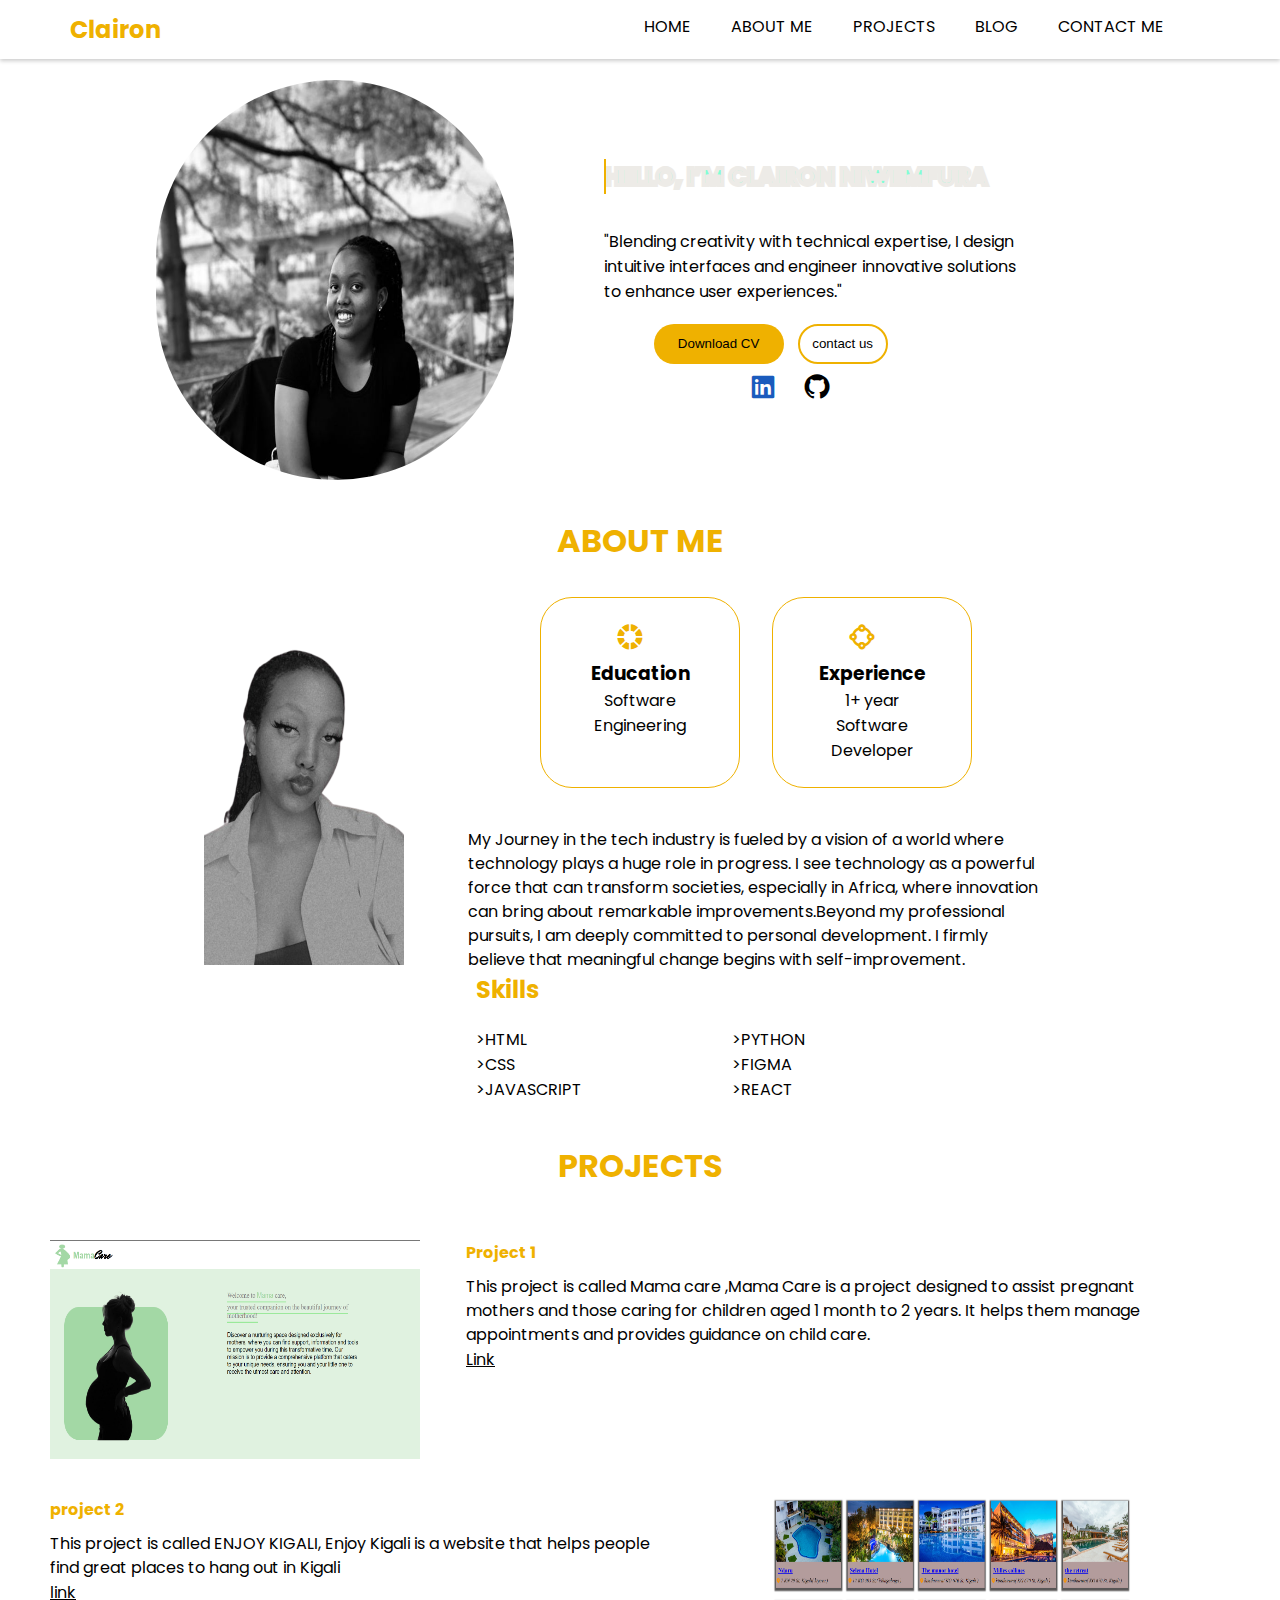
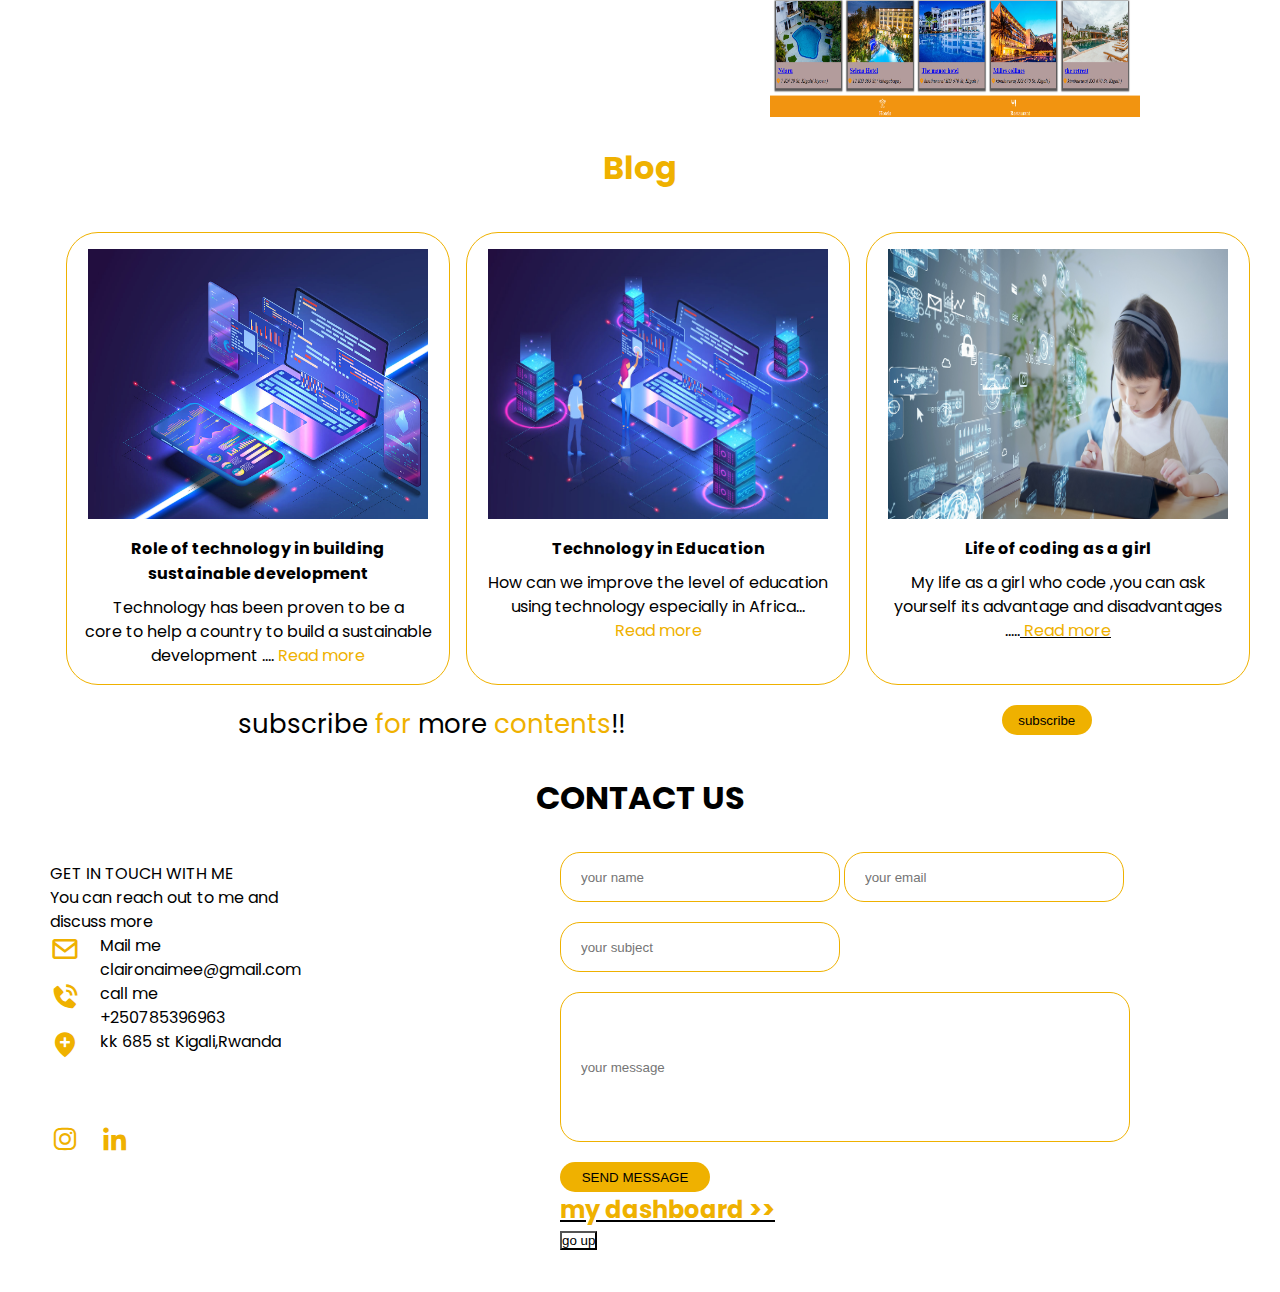
==== index.html @ 68b95e31 "Update and rename index.HTML to index.html" ====
<!DOCTYPE html>
<html lang="en">
<head>
    <meta charset="UTF-8">
    <meta name="viewport" content="width=device-width, initial-scale=1.0">
    <title>My Brand</title>
    <link rel="stylesheet" href="./index.css">
    <link href='https://unpkg.com/boxicons@2.1.4/css/boxicons.min.css' rel='stylesheet'>
    <script src="./script.js"></script>
</head>
<body>
    <div class="body" id="home">
        <header>
            <nav>
                <ul class="nav-bar">
                    <h2 class="logo"><a href="#">Clairon</a></h2>
                    <input type="checkbox" id="check">
                    <span class="menu">
                        <li><a href="#home">Home </a></li>
                        <li><a href="#aboutme">About me</a></li>
                        <li><a href="#project">Projects</a></li>
                        <li><a href="#blog">Blog</a></li>
                        <li><a href="#contactme">contact me</a></li>
                        <label for="check" class="close-menu"><i class='bx bx-x'></i></label>
                   </span>
                   <label for="check" class="open-menu"><i class='bx bx-menu'></i></label>
                </ul>
            </nav>
        </header>

            <div class="lowerpart-Home" id="home">
                <div class="leftside-Home">
                  <img src="./Images/WhatsApp Image 2024-01-29 at 14.06.48.jpeg" alt="img">
               </div>

                <div class="rightside-Home">
                    <div>
                      <h2 class="h2" data-text="Hello, I’M CLAIRON NIWEMFURA">Hello, I’M CLAIRON NIWEMFURA</h2>
                      <h2 class="dif">SOFTWARE ENGINEER</h2> 
                    </div>
                    <div class="parahome">
                      <p class="para">"Blending creativity with technical expertise, 
                         I design intuitive interfaces and engineer 
                        innovative solutions to enhance user experiences."
                    </div>
                    <div class="homepage-btns">
                        <button class="btn-aboutme"
                        onclick="window.open('./assets/claironcv.pdf')">Download CV</button>
                        <button class="btn" onclick="location.href=('./#contactme')"
                        >contact us</button>
                    </div>
                    <div id="socials-container">
                        <i class='bx bxl-linkedin-square' id="icon1" onclick="location.href='https://www.linkedin.com/in/clairon-niwemfura-660587249/'"></i>
                        <i class='bx bxl-github' id="icon2" onclick="location.href='https://github.com/ClaironNiwemfura'"></i>
                    </div>
                   
                </div>

            </div>
    </div>
        <div class="about-me" id="aboutme">
            <h1>ABOUT ME</h1>
            <div class="section-container">
                <div class="imageabout-me">
                    <span><img src="./Images/mypic1.png" alt="img"></span> 
                </div>
                <div class="about-details-container">
                    <div class="about-containers">
                        <div class="details-container">
                            <i class='bx bxs-color'></i>
                            <h3>Education</h3>
                            <p> Software Engineering</p>
                        </div>
                        <div class="details-container">
                            <i class='bx bx-shape-circle'></i>
                             <h3>Experience</h3>
                             <p>1+ year <br> Software Developer</p>
                        </div>
                    </div>
                   <div class="upperpart-aboutMe">
                        <p>My Journey in the tech industry is fueled by a vision of a world where technology plays a huge role in progress. I see technology as a powerful force that can transform societies, especially in Africa, where innovation can bring about remarkable improvements.Beyond my professional pursuits, I am deeply committed to personal development. I firmly believe that meaningful change begins with self-improvement.  
                        </p>
                    </div>
                </div>
           </div>    
            <div class="lowerpart-aboutMe">
                <div>
                    <h2>Skills</h2>
                    <div class="skills">
                        <div class="skillset1">
                            <ol> >HTML</ol>
                            <ol> >CSS</ol>
                            <ol> >JAVASCRIPT</ol>
                            </div>
                        <div>
                            <ol> >PYTHON</ol>
                            <ol> >FIGMA</ol>
                            <ol> >REACT</ol>
                        </div>
                    </div>
                </div>
           </div>
            
        </div>
            

        <div class="projects" id="project">
           <h1>PROJECTS</h1>
           <div class="mainproject">
            <div class="project1">
                <div> 
                  <img src="./Images/mamacarepic.PNG" alt="img">
                </div>
                <div>
                   <h4>Project 1</h4>
                   <p>This project is called Mama care ,Mama Care is a project designed to assist pregnant <br>
                   mothers and those caring for children aged 1 month to 2 years. It helps them manage <br>
                   appointments and provides guidance on child care.</p>
                   <a href="https://infant-healthy-assurance-63vs.vercel.app/">Link</a>
                </div>
             </div>
            <div class="project2">
                 <div>
                     <h4>project 2</h4>
                     <p>This project is called ENJOY KIGALI,   Enjoy Kigali is a website that helps people <br>
                         find great places to hang out in Kigali
                     </p>
                     <a href="https://enjoykigali.netlify.app/">link</a>
                 </div>
                 <div>
                     <img src="./Images/enjoy kigali.PNG" alt="img">
                 </div>
             </div>
           </div>
           
        </div>
        <div class="blog" id="blog">
           <h1>Blog</h1>
           <div class="blogPart">
              <div class="blog1" id="blogsection">
                  <img src="./Images/pic 1.jpg" alt="img">
                  <h4>Role of technology in building <br>
                  sustainable development</h4>
                  <p>Technology has been proven to be a <br>
                  core to help a country to build a sustainable <br>
                  development .... <span> Read more</span>  </p>
              </div>
              <div id="blogsection">
                 <img src="./Images/pic 2.jpg" alt="img">
                 <h4>Technology in Education</h4>
                 <p>How can we improve the level of education <br>
                  using technology especially in Africa... <br>
                  <span> Read more</span></p>
              </div>
              <div id="blogsection">
                 <img src="./Images/pic 3.jpg" alt="img">
                 <h4>Life of coding as a girl</h4>
                 <p>My life as a girl who code ,you can ask <br>
                  yourself its advantage and disadvantages  <br>
                 .....<a href="./blog.HTML"><span> Read more</span></a></p>
              </div>
           </div>
            <div class="subscribePart">
             <p>subscribe <span>for</span> more <span>contents</span>!!</p>
             <a href="signup.HTML"><button class="subscribe-btn">subscribe</button></a> 
           </div>
        </div>
        <div class="contact-me" id="contactme">
            <h1>CONTACT <span> US </span></h1>
            <div class="contact-mepart">
               <div class="left-partcontactMe">
                    <p class="getintouch">GET IN TOUCH WITH ME</p>
                    <p>You can reach out to me and <br>
                       discuss more</p>
                    <div class="contact-meIcons">
                      <i class='bx bx-envelope'></i>   
                      <div>
                         <p>Mail me</p>
                         <p>claironaimee@gmail.com</p>
                      </div>
                    </div>   
                    <div class="contact-meIcons">
                        <i class='bx bxs-phone-call'></i>
                        <div>
                            <p>call me</p>
                            <p>+250785396963</p>
                        </div>
                    </div>
                    <div class="contact-meIcons">
                        <i class='bx bxs-location-plus'></i>
                        <div>
                            <p>kk 685 st Kigali,Rwanda</p>
                        </div>
                    </div>
                    <div class="icons">
                        <i class='bx bxl-instagram'></i>
                        <i class='bx bxl-linkedin'></i>
                    </div>
                </div>
                <div class="right-partContactme">
                    <input type="text" placeholder="your name">
                    <input type="text" placeholder="your email"> <br>
                    <input type="text" placeholder="your subject"> <br>
                    <input type="text" placeholder="your message" id="message"> <br>
                    <button class="message-btn">SEND MESSAGE</button>
                    <a href="./dashboard.HTML"><h2>my dashboard >></h2></a>
                    <button>go up</button>
                </div>
            </div>
            
            </div>
 </div>
</body>
</html>
---- index.css ----
@import url('https://fonts.googleapis.com/css2?family=Poppins:wght@300;500;600&display=swap');
*{
    background-color:white ;
    /* color: rgb(85,85,85); */
    color: black;
    box-sizing: border-box;
    margin: 0px;
    padding: 0px;
    overflow-x: hidden;
}
body{
    font-family: 'Poppins', sans-serif;
}
html{
    scroll-behavior: smooth;
}
h2{
    color: #EFB100;
}
.logo a{
    color: #EFB100;
    text-decoration: none;
    margin-left: 50px;
}
nav{
    position: fixed;
    z-index: 1;
    background-color: white;
    box-shadow: 0 2px 4px rgba(0, 0, 0 ,0.2);
    top: 0;
    left: 0;
    width: 100%;

}
.nav-bar{
    width: 100%;
    display: flex;
    justify-content: space-between;
    align-items: center;
    list-style: none;
    position: relative;
    /* background-color: rgb(4, 4, 4); */
    padding: 12px 20px;
    color: black;
}
.nav-bar .bx{
    color: black;
}
.menu{
    display: flex;
}
.menu li{
    /* padding-left: 30px; */
}
.menu li a{
    display: inline-block;
    text-decoration: none;
    color: black;
    text-align: center;
    transition: 0.15s ease-in-out;
    position: relative;
    text-transform: uppercase;
}
.menu li a::after{
    content: "";
    position: absolute;
    bottom: 0;
    left: 0;
    width: 0;
    height: 1px;
    background-color: #EFB100;
    transition: 0.15s ease-in-out;
}
.menu li a:hover::after {width: 100%;}
.open-menu, .close-menu{
    position: absolute;
    color: black; 
    cursor:pointer;
    font-size: 1.5rem;
    display: none;
}
.open-menu{
    top: 50%;
    right: 20px;
    transform: translateY(-50%);
}
.close-menu{
    top: 20px;
    right: 20px;
}
#check{
    display:none;
}
.menu{
    margin-right: 6rem;
    gap: 2.5rem;
}
.lowerpart-Home {
    display: flex;
    justify-content: center; 
    align-items: center;
    margin-left: 5rem;
    margin-top: 5rem;
}
.lowerpart-Home img {
    height: 400px;
    width: 80%;
    border-radius: 16rem;
}
.dif{
    color: white;
}
.btn{
    /* background-color:#EFB100 ; */
    border: none;
    border-color: #EFB100;
    border:2px solid#EFB100 ;
    border-radius: 20px;
    width: 90px;
    height: 40px;
    /* border-right: none; */
    margin-left: 10px;
}
.homepage-btns{
    margin-top: 20px;
}
.para{
    width: 70%;
}
.rightside-Home{
    width: 50%;
}
.h2{
    position: relative;
    /* font-size: 14vw; */
    color: aquamarine;
    -webkit-text-stroke: 0.3vw #edebe7;
    text-transform: uppercase;
    width: 75%;
}
.h2::before{
    content: attr(data-text);
    position: absolute;
    top: 0;
    left: 0;
    width: 0;
    height: 100%;
    color: #EFB100;
    -webkit-text-stroke: 0vw #c10488;
    border-right: 2px solid #EFB100 ;
    overflow: hidden;
    animation: animate 5s linear infinite;
}
@keyframes animate{
    0%,10%,100%
    {
        width: 0;
    }
    70%,90%
    {
        width: 100%;
    }
}
#socials-container {
    margin-top: 0.5rem;
    margin-left: 9rem;
}
#icon1{
    color: rgb(26, 91, 189);
}
#icon2{
    color: black;
}
.upperpart-aboutMe{
    display: flex;
    justify-content: space-between;
    width: 90%;
}
.details-container{
    padding: 1.5rem;
    flex: 1;
    background-color: white;
    border-radius: 2rem;
    border: rgb(53, 53, 53) 0.1rem solid;
    border-color: #EFB100;
    text-align: center;
    width: 200px;
}
#blogsection{
    padding: 1rem;
    flex: 1;
    /* background-color: rgb(81, 74, 74); */
    border-radius: 2rem;
    border: rgb(53, 53, 53) 0.1rem solid;
    border-color: #EFB100;
    text-align: center;
    width: 200px; 
    box-shadow: #222121;
    margin-left: 1rem;
}
.section-container{
    display: flex;
    gap:2rem;
    justify-content: center;
    align-items: center;
    /* flex-direction: column; */
}
.section-container img{
    width: 200px;
    height: 400px;
}
.about-containers{
    display: flex;
    gap: 2rem;
    margin-top: 2rem;
}
.about-details-container{
    display: flex;
    justify-content: center;
    align-items: center;
    flex-direction: column;
    width: 50%;
}
.about-me h1{
    color: #EFB100;
    margin-top: 30px;
    text-align: center;
}
.upperpart-aboutMe{
    margin-top: 40px;
}
.upperpart-aboutMe p{
    line-height:1.5;
}
.lowerpart-aboutMe{
    display: flex;
    justify-content: center;
    align-items: center;
}

.btn-aboutme{
    background-color:#EFB100 ;
    border: none;
    border-radius: 20px;
    width: 130px;
    height: 40px;
    margin-left: 50px; 
}
.skills{
    display: flex;
    margin-top: 20px;
    margin-bottom: 40px;
}
.skillset1{
    margin-right: 150px;
}
.projects h1{
    color: #EFB100;
    text-align: center;
}
.project1 img{
    width: 370px;
    height: 220px;
}
.project1{
    margin-bottom: 20px;
    margin-left: 50px;
    margin-top: 50px;
    margin-right: 140px;
}
.project1 p{
    margin-top: 10px;
    line-height: 1.5;
}
.project2 p{
    margin-top: 10px;
    line-height: 1.5;
}
.project2 {
    margin-bottom: 20px;
    margin-left: 50px;
    margin-top: 30px;
    margin-right: 140px;
 
}
.project2 img{
    width: 370px;
    height: 220px;  
} 
.project1 ,.project2{
    display: flex;
    justify-content: space-between;
} 
.project1 h4,.project2 h4{
    color: #EFB100;
}
/* blog-section */

.blog h1{
    text-align: center;
    color: #EFB100;
}
.blogPart img{
    width: 340px;
    height: 270px;
}
.blogPart{
    display: flex ;
    justify-content: space-between;
    margin-right: 30px;
    margin-bottom: 20px;
    margin-left: 50px;
    margin-top: 40px;
}
.blogPart h4{
    margin:10px;
}
.blogPart p{
    line-height: 1.5;
}
.blogPart span{
    color: #EFB100;
}
.subscribePart {
    margin-left: 50px;
    display: flex;
    justify-content: space-around;
    
}
.subscribePart p{
    font-size: 26px;
}
.subscribePart span{
    color: #EFB100;
}
.subscribe-btn{
    background-color: #EFB100;
    width: 90px;
    height: 30px;
    border: none;
    border-radius: 20px;
}

/* contactme-part */

.contact-me h1{
    margin-top: 30px;
    text-align: center;
}
.getintouch{
    margin-top: 10px;
}
.contact-meIcons{
    display: flex;
}
.icons{
    margin-top: 4rem;
    display: flex;
}
.contact-mepart{
    display: flex;
    justify-content: space-between;
    margin-bottom: 40px;
    margin-top: 30px;
}
.left-partcontactMe{
    margin-left: 50px;
    line-height: 1.5;
}
.contact-mepart{
    margin-top: 30px;
}
.right-partContactme{
    margin-right: 150px;
}
.right-partContactme input{
    border: none;
    border: 1px solid#EFB100;
    width: 280px;
    height: 50px;
    margin-bottom: 20px;
    padding-left: 20px;
    border-radius: 20px;

}
.right-partContactme h2{
    text-decoration: none;
}
#message{
    width: 570px;
    height: 150px;
}
.message-btn{
    border: none;
    background-color: #EFB100;
    width: 150px;
    height: 30px;
    border-radius: 20px;
}
 .bx{
    color: #EFB100;
    margin-right: 20px;
    font-size: 30px;
}
.icons{
    margin-right: 60px;
}
.mainproject{
    justify-content: center;
    align-content: center;
}

@media only screen and (max-width: 614px){
    .menu{
        flex-direction: column;
        align-items: center;
        justify-content: center;
        width: 80%;
        height: 100vh;
        position: fixed;
        top: 0;
        right: -100%;
        z-index: 100;
        background-color: black;
        transition: all 0.2s ease-in-out;
        padding: 0px;
    }
    .menu li{
        margin-top: 40px;
    }
    .menu li a {
        padding:10px;
    }
    .open-menu , .close-menu{
        display: block;
    }
    #check:checked  ~ .menu{
        right: 0;
    }
}

@media only screen and (max-width: 430px) {
    *{
        font-size: 14px;
    }
    .lowerpart-Home{
        display :inline-block;
        margin-top: 0px;
    }  
    .lowerpart-Home img{
        margin-left: 20px;
        margin-top: 0px;
        margin-bottom: opx;
    }
    .list{
        display:inline-block;
        
    }
    /* .rightside-Home{
        margin-left: 20px;
        margin-top:10px ;
        
    }
    .rightside-Home p{
        margin-top: 0px;
        margin-bottom:20px;
        width: 100%;
    } */
    .para{
        width: 100%;
    }
    .upperpart-aboutMe{
        display: block;
        margin-top: -20px;
        width: 600px;
    }
    .upperpart-aboutMe p{
        margin-left: 20px;
        width: 100%;

    }
    .upperpart-aboutMe img {
        margin-left: 50px;
        margin-top: 30px;
        width: 50%;
        height: 300px;
    }
    
    .lowerpart-aboutMe{
        margin-left: 20px;
        margin-top: 20px;
    }
    .project1{
        width: 100%;
           
    }
    .section-container{
        display: block;
        align-items: center;
        margin-left: 20px;
    }
    .project1 , .project2{
        display: block;
        margin-left: 1rem;
        margin-right: 1rem;
        width: 90%;
    }
    .about-details-container{
        width: 90%;
        margin-left: 1rem;
    }
    .upperpart-aboutMe p{
        width: 100%;
        margin-top: 1rem;
    }
    .details-container{
        width: 20%;
        margin-bottom: 20px;
    }
    .imageabout-me{
        margin-left: 2rem;
        margin-top: -70px;
    }
    .blogPart{
        display: block;
        justify-content: space-between;
        width: 100%;
    }
    .blog1{
        width: 420px; 
    }
    #blogsection{
        width: 420px;
        height: 90vh;
        margin-left: 80px;
        font-size: 12px;
    }
    .blogPart img{
        width: 100%;
        height: 40vh;
    }
    .subscribePart p{
        font-size: 16px;
    }
    .contact-mepart{
        display: block;
        width: 100%;
    }
    .left-partcontactMe{
        width: 80%;
    }
    .right-partContactme{
        margin-left: 1rem;
    }
    .section-container{
        display: block;
    }
    .about-details-container{
        margin-left: 1rem;
        justify-content: center;
        text-align: center;
    }
}


@media only screen and (max-width: 800px){
    .project1{
        margin-right: 14px; 
        margin-left: 20

    }

    .project2{
        margin-left: 20px;
    }
    .upperpart-aboutMe img{
        width: 30%;
        margin-right: 0px;
        margin-top: 20px;
    }
    .upperpart-aboutMe p{
        width: 60%;
    }
    /* .lowerpart-Home img{
        width: 100%;
        height: 80%;
    }
    .rightside-Home {
        width: 90%;
        margin-left: 60px;
        margin-top: 60px;
    }
    .rightside-Home h2{
        font-size: 21px;
    }
    .rightside-Home .parahome{
        width: 80%;
        font-size: 17px;
    } */
    .blogPart{
        margin-right: 2rem;
        display: inline-block;
    }
    #blogsection{
        margin-left: 1rem;
        margin-right: 1rem;
        width: 80%;
        margin-bottom: 20px;
    }
    .right-partContactme{
        margin-right: 15px;
    }
    .left-partcontactMe{
        margin-left: 20px;
        margin-right: 50px;
    }
    .list{
        text-indent: 20px;
        margin-top:0px;
    }
}
@media only screen and (min-width: 768px){
    .mobile-nav{
        display: block;
    }
    .hamburger{
        display: none;
    }

}
@media only screen and (max-width: 330px){
    .body{
        font-size: 12px;
    }
    .details-container{
        width: 10%;
        margin-bottom: 20px;
        
        padding: 10px;
    }
    .subscribePart{
        display: block;
    }
}
@media only screen and (max-width: 1024px){
    .upperPart-Home{
        display:none ;
    }
    #hamburger-nav{
        display: flex;
    }
    .blogPart{
        gap: 2rem;
        justify-content: center;
        align-items: center;
    }

}
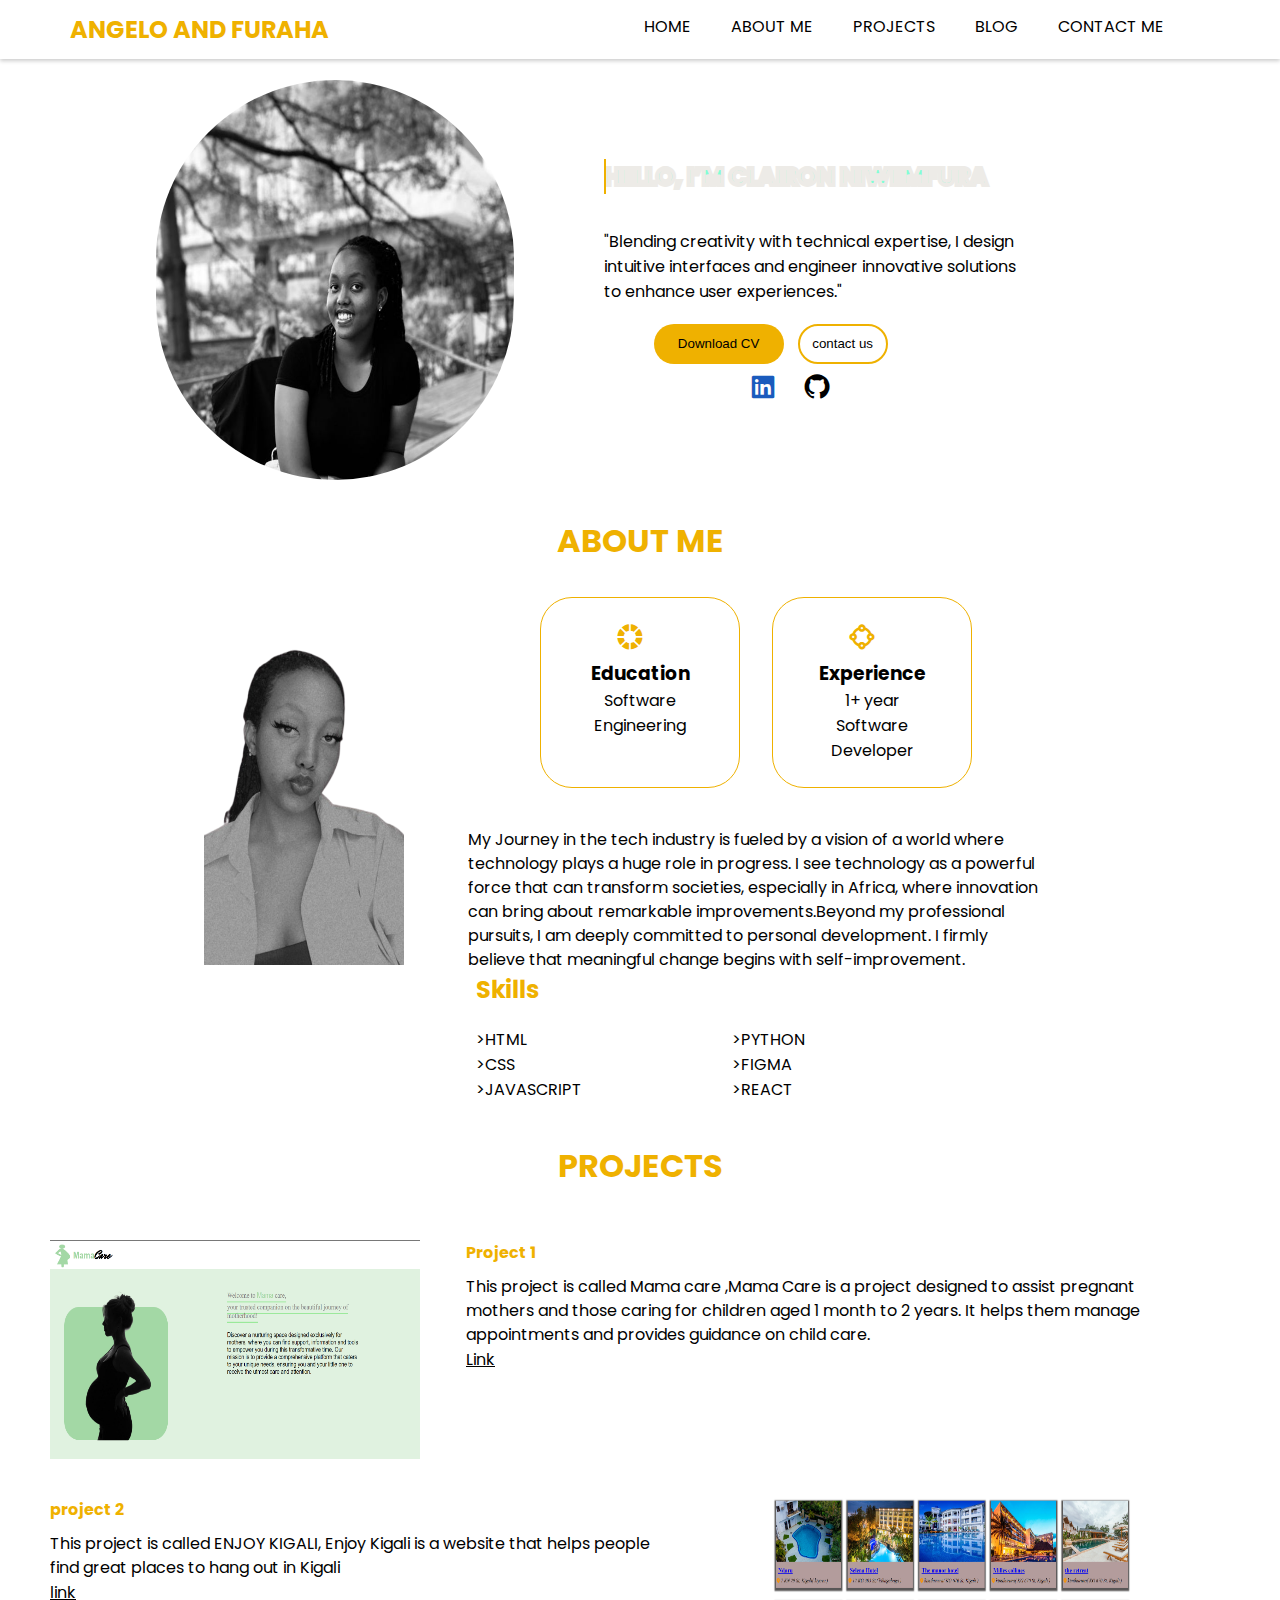
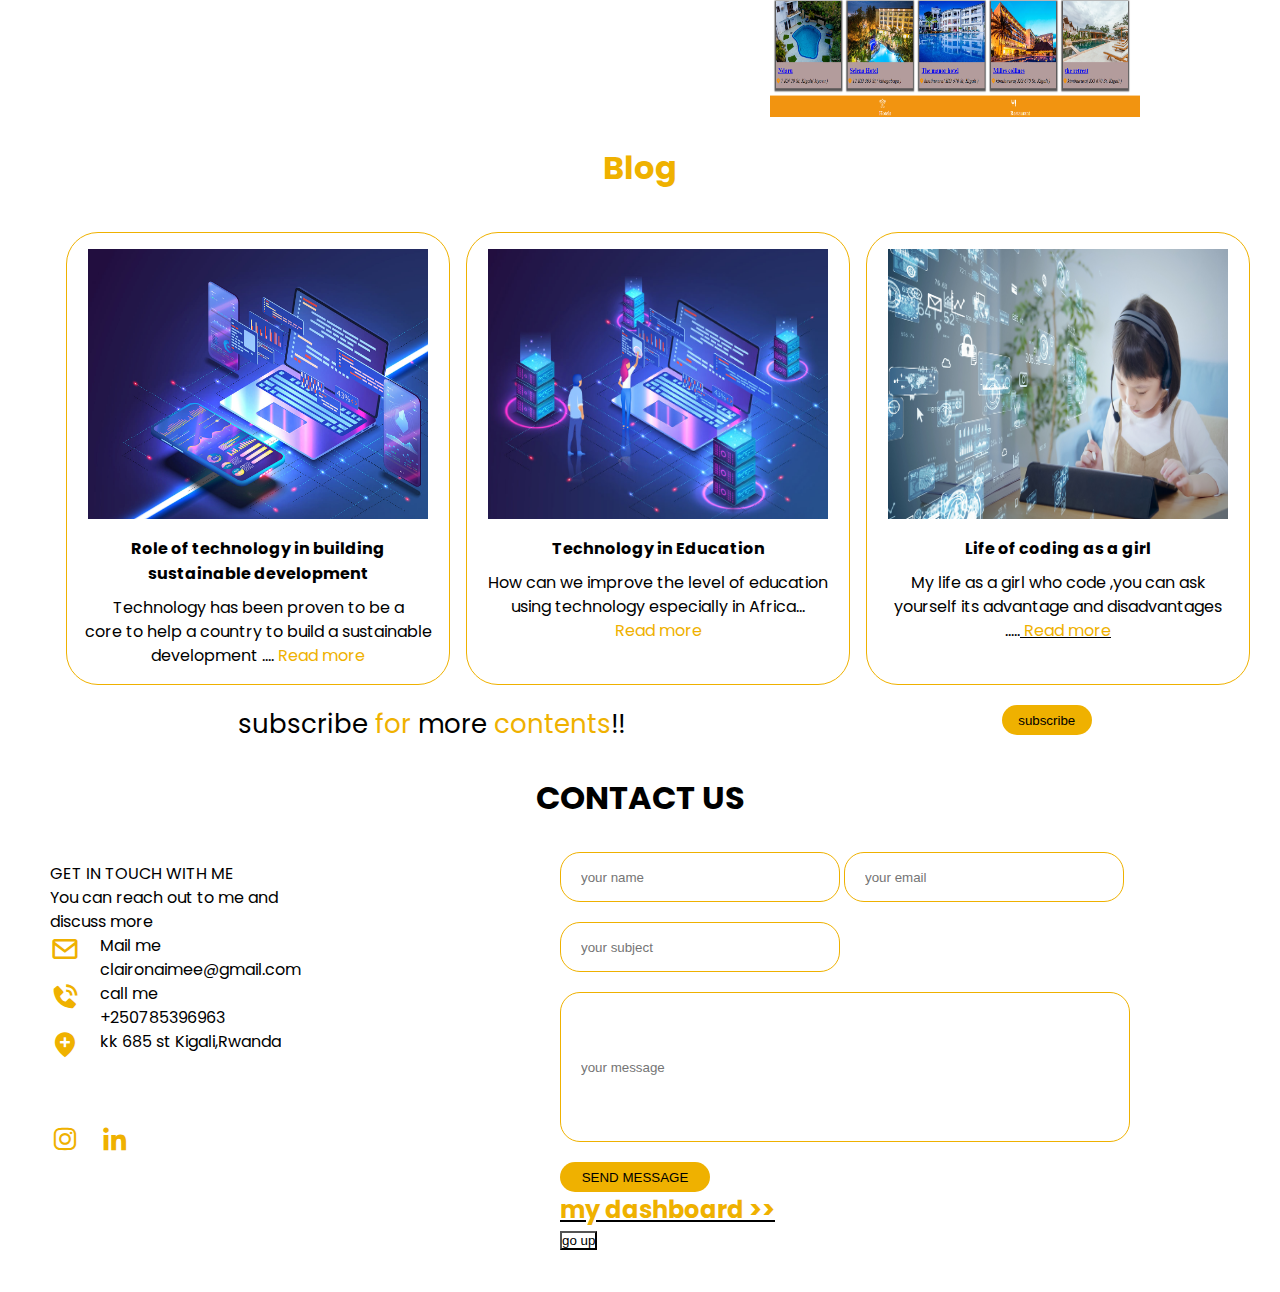
==== commit 8c8850cb: "changing logo" ====
--- a/index.html
+++ b/index.html
@@ -13,7 +13,7 @@
         <header>
             <nav>
                 <ul class="nav-bar">
-                    <h2 class="logo"><a href="#">Clairon</a></h2>
+                    <h2 class="logo"><a href="#">ANGELO AND FURAHA</a></h2>
                     <input type="checkbox" id="check">
                     <span class="menu">
                         <li><a href="#home">Home </a></li>
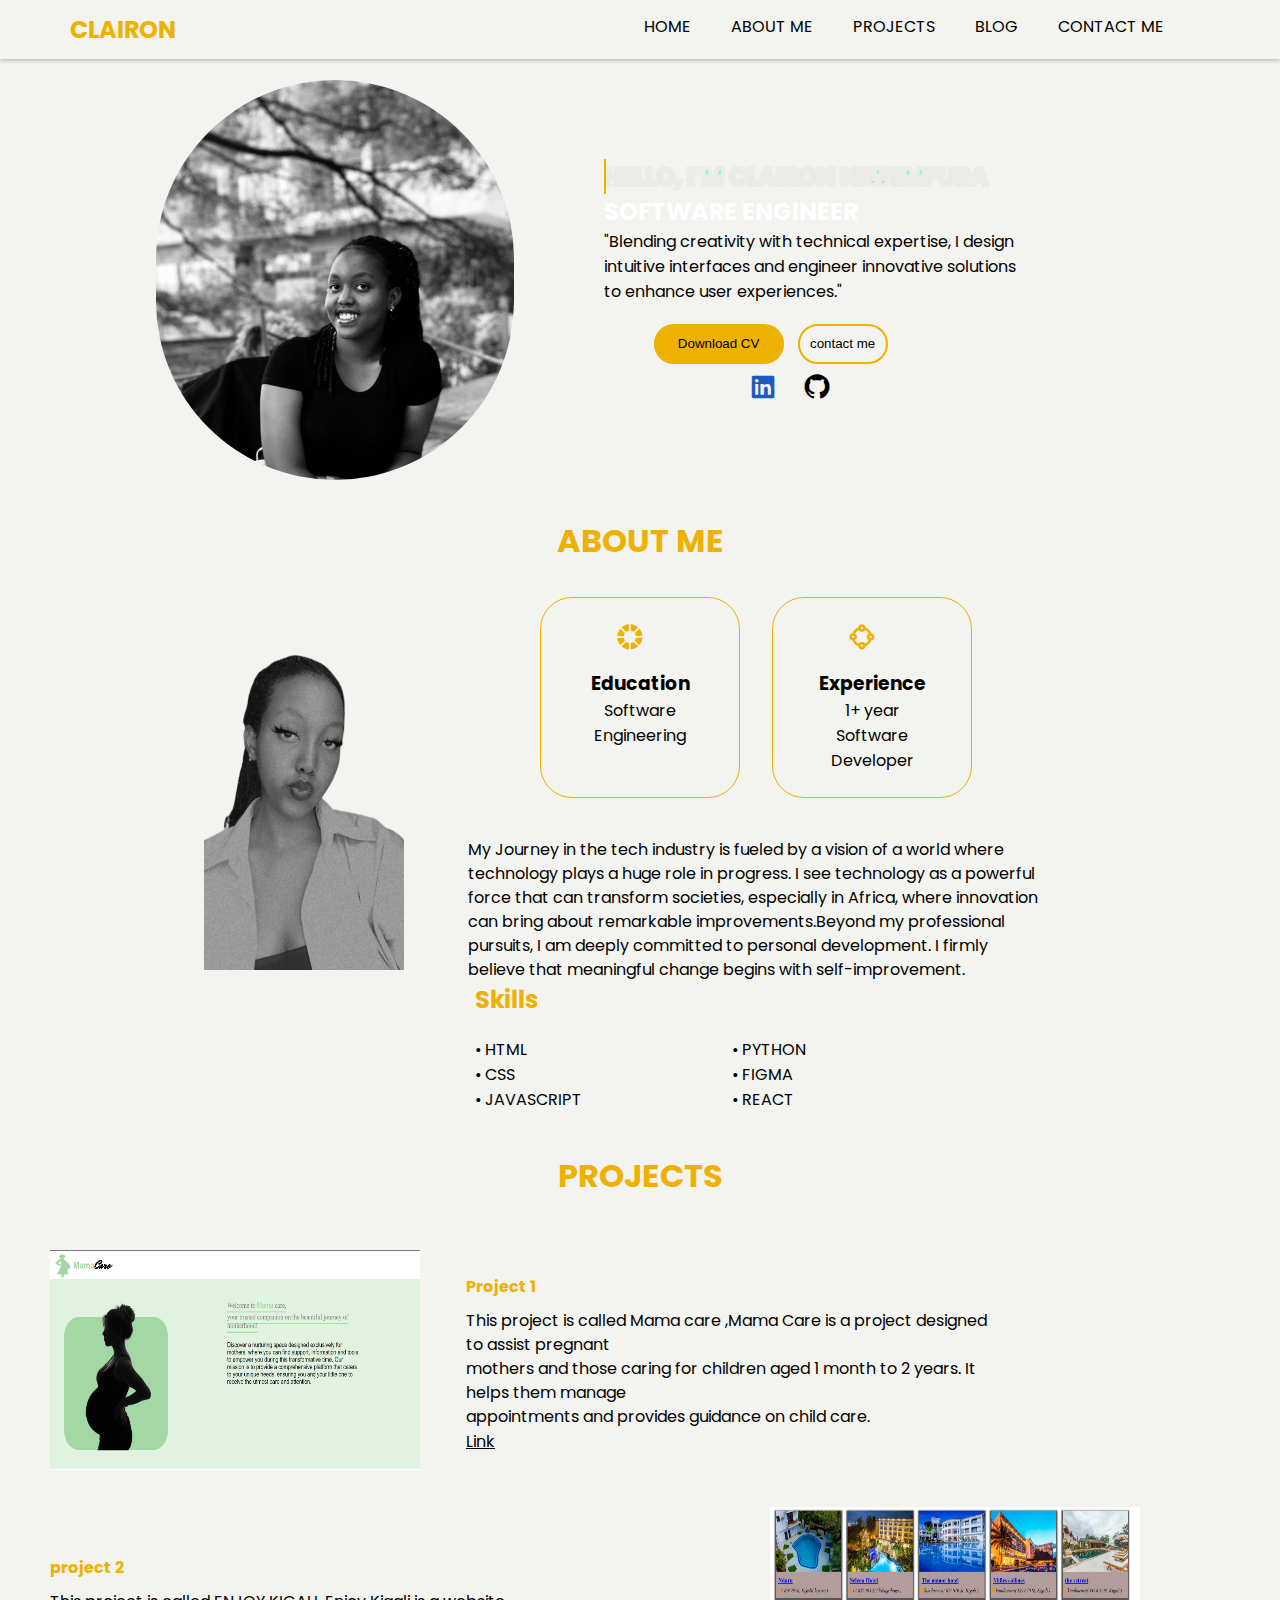
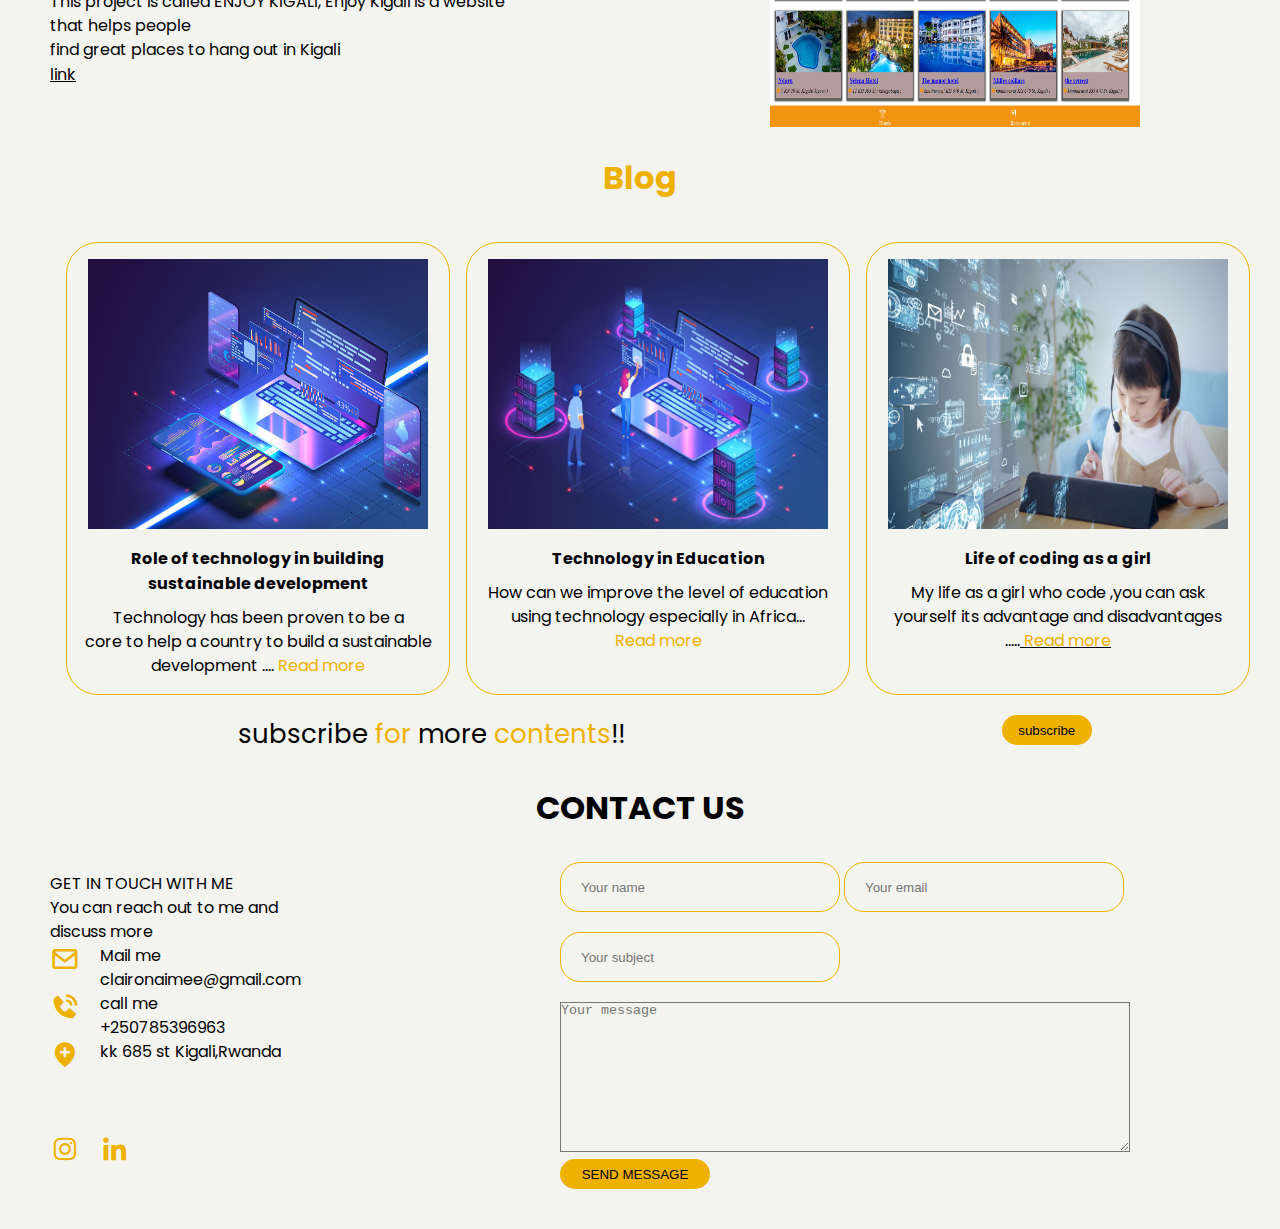
==== commit 480f4389: "adding js for storing on local storage" ====
--- a/index.html
+++ b/index.html
@@ -4,16 +4,16 @@
     <meta charset="UTF-8">
     <meta name="viewport" content="width=device-width, initial-scale=1.0">
     <title>My Brand</title>
-    <link rel="stylesheet" href="./index.css">
+    <link rel="stylesheet" href="./styles/index.css">
     <link href='https://unpkg.com/boxicons@2.1.4/css/boxicons.min.css' rel='stylesheet'>
-    <script src="./script.js"></script>
+    <script defer src="./scripts/script.js"></script>
 </head>
 <body>
     <div class="body" id="home">
         <header>
             <nav>
                 <ul class="nav-bar">
-                    <h2 class="logo"><a href="#">ANGELO AND FURAHA</a></h2>
+                    <h2 class="logo"><a href="#">CLAIRON</a></h2>
                     <input type="checkbox" id="check">
                     <span class="menu">
                         <li><a href="#home">Home </a></li>
@@ -47,7 +47,7 @@
                         <button class="btn-aboutme"
                         onclick="window.open('./assets/claironcv.pdf')">Download CV</button>
                         <button class="btn" onclick="location.href=('./#contactme')"
-                        >contact us</button>
+                        >contact me</button>
                     </div>
                     <div id="socials-container">
                         <i class='bx bxl-linkedin-square' id="icon1" onclick="location.href='https://www.linkedin.com/in/clairon-niwemfura-660587249/'"></i>
@@ -88,14 +88,14 @@
                     <h2>Skills</h2>
                     <div class="skills">
                         <div class="skillset1">
-                            <ol> >HTML</ol>
-                            <ol> >CSS</ol>
-                            <ol> >JAVASCRIPT</ol>
+                            <ol> &#x2022; HTML</ol>
+                            <ol> &#x2022; CSS</ol>
+                            <ol> &#x2022; JAVASCRIPT</ol>
                             </div>
                         <div>
-                            <ol> >PYTHON</ol>
-                            <ol> >FIGMA</ol>
-                            <ol> >REACT</ol>
+                            <ol> &#x2022; PYTHON</ol>
+                            <ol> &#x2022; FIGMA</ol>
+                            <ol> &#x2022; REACT</ol>
                         </div>
                     </div>
                 </div>
@@ -118,7 +118,7 @@
                    appointments and provides guidance on child care.</p>
                    <a href="https://infant-healthy-assurance-63vs.vercel.app/">Link</a>
                 </div>
-             </div>
+            </div>
             <div class="project2">
                  <div>
                      <h4>project 2</h4>
@@ -198,17 +198,52 @@
                     </div>
                 </div>
                 <div class="right-partContactme">
-                    <input type="text" placeholder="your name">
-                    <input type="text" placeholder="your email"> <br>
-                    <input type="text" placeholder="your subject"> <br>
-                    <input type="text" placeholder="your message" id="message"> <br>
-                    <button class="message-btn">SEND MESSAGE</button>
-                    <a href="./dashboard.HTML"><h2>my dashboard >></h2></a>
-                    <button>go up</button>
+                    <form id="contactForm">
+                        <input type="text" placeholder="Your name" id="name" required>
+                        <input type="email" placeholder="Your email" id="email" required> <br>
+                        <input type="text" placeholder="Your subject" id="subject" required> <br>
+                        <textarea placeholder="Your message" id="message" required></textarea> <br>
+                        <button type="submit" class="message-btn">SEND MESSAGE</button>
+                    </form>
                 </div>
             </div>
             
             </div>
  </div>
+
+ <script>
+    const contactForm = document.getElementById('contactForm');
+
+    contactForm.addEventListener('submit', function(event) {
+        event.preventDefault();
+
+        // Get form values
+        const name = document.getElementById('name').value;
+        const email = document.getElementById('email').value;
+        const subject = document.getElementById('subject').value;
+        const message = document.getElementById('message').value;
+
+        // Create object to store user data
+        const userData = {
+            name: name,
+            email: email,
+            subject: subject,
+            message: message
+        };
+
+        // Save user data to local storage
+        localStorage.setItem('userData', JSON.stringify(userData));
+
+        // Redirect to users page
+        // window.location.href = "./dashusers.html";
+        alert="the message is sent successfully"
+    });
+
+    // Scroll to top functionality
+    const goUpBtn = document.getElementById('goUpBtn');
+    goUpBtn.addEventListener('click', function() {
+        window.scrollTo({ top: 0, behavior: 'smooth' });
+    });
+</script>
 </body>
 </html>
--- a/styles/index.css
+++ b/styles/index.css
@@ -0,0 +1,679 @@
+@import url('https://fonts.googleapis.com/css2?family=Poppins:wght@300;500;600&display=swap');
+*{
+    background-color:rgb(243, 243, 239) ;
+    /* color: rgb(85,85,85); */
+    color: black;
+    box-sizing: border-box;
+    margin: 0px;
+    padding: 0px;
+    overflow-x: hidden;
+}
+body{
+    font-family: 'Poppins', sans-serif;
+}
+html{
+    scroll-behavior: smooth;
+}
+
+/* HOME SECTION */
+
+
+h2{
+    color: #EFB100;
+}
+.logo a{
+    color: #EFB100;
+    text-decoration: none;
+    margin-left: 50px;
+}
+nav{
+    position: fixed;
+    z-index: 1;
+    background-color: white;
+    box-shadow: 0 2px 4px rgba(0, 0, 0 ,0.2);
+    top: 0;
+    left: 0;
+    width: 100%;
+
+}
+.nav-bar{
+    width: 100%;
+    display: flex;
+    justify-content: space-between;
+    align-items: center;
+    list-style: none;
+    position: relative;
+    /* background-color: rgb(4, 4, 4); */
+    padding: 12px 20px;
+    color: black;
+}
+.nav-bar .bx{
+    color: black;
+}
+.menu{
+    display: flex;
+}
+.menu li a{
+    display: inline-block;
+    text-decoration: none;
+    color: black;
+    text-align: center;
+    transition: 0.15s ease-in-out;
+    position: relative;
+    text-transform: uppercase;
+}
+.menu li a::after{
+    content: "";
+    position: absolute;
+    bottom: 0;
+    left: 0;
+    width: 0;
+    height: 1px;
+    background-color: #EFB100;
+    transition: 0.15s ease-in-out;
+}
+.menu li a:hover::after {width: 100%;}
+.open-menu, .close-menu{
+    position: absolute;
+    color: black; 
+    cursor:pointer;
+    font-size: 1.5rem;
+    display: none;
+}
+.open-menu{
+    top: 50%;
+    right: 20px;
+    transform: translateY(-50%);
+}
+.close-menu{
+    top: 20px;
+    right: 20px;
+}
+#check{
+    display:none;
+}
+.menu{
+    margin-right: 6rem;
+    gap: 2.5rem;
+}
+.lowerpart-Home {
+    display: flex;
+    justify-content: center; 
+    align-items: center;
+    margin-left: 5rem;
+    margin-top: 5rem;
+}
+.lowerpart-Home img {
+    height: 400px;
+    width: 80%;
+    border-radius: 16rem;
+    object-fit: cover;
+}
+.dif{
+    color: white;
+}
+.btn{
+    /* background-color:#EFB100 ; */
+    border: none;
+    border-color: #EFB100;
+    border:2px solid#EFB100 ;
+    border-radius: 20px;
+    width: 90px;
+    height: 40px;
+    /* border-right: none; */
+    margin-left: 10px;
+}
+.homepage-btns{
+    margin-top: 20px;
+}
+.para{
+    width: 70%;
+}
+.rightside-Home{
+    width: 50%;
+}
+.h2{
+    position: relative;
+    /* font-size: 14vw; */
+    color: aquamarine;
+    -webkit-text-stroke: 0.3vw #edebe7;
+    text-transform: uppercase;
+    width: 75%;
+}
+.h2::before{
+    content: attr(data-text);
+    position: absolute;
+    top: 0;
+    left: 0;
+    width: 0;
+    height: 100%;
+    color: #EFB100;
+    -webkit-text-stroke: 0vw #c10488;
+    border-right: 2px solid #EFB100 ;
+    overflow: hidden;
+    animation: animate 5s linear infinite;
+}
+@keyframes animate{
+    0%,10%,100%
+    {
+        width: 0;
+    }
+    70%,90%
+    {
+        width: 100%;
+    }
+}
+#socials-container {
+    margin-top: 0.5rem;
+    margin-left: 9rem;
+}
+#icon1{
+    color: rgb(26, 91, 189);
+}
+#icon2{
+    color: black;
+}
+
+
+/* ABOUTME SECTION */
+
+
+.upperpart-aboutMe{
+    display: flex;
+    justify-content: space-between;
+    width: 90%;
+}
+.details-container{
+    padding: 1.5rem;
+    flex: 1;
+    background-color: rgb(243, 243, 239);
+    border-radius: 2rem;
+    border: rgb(53, 53, 53) 0.1rem solid;
+    border-color: #EFB100;
+    text-align: center;
+    width: 200px;
+}
+.details-container .bx{
+    margin-bottom: 10px;
+}
+#blogsection{
+    padding: 1rem;
+    flex: 1;
+    /* background-color: rgb(81, 74, 74); */
+    border-radius: 2rem;
+    border: rgb(53, 53, 53) 0.1rem solid;
+    border-color: #EFB100;
+    text-align: center;
+    width: 200px; 
+    box-shadow: #222121;
+    margin-left: 1rem;
+}
+.section-container{
+    display: flex;
+    gap:2rem;
+    justify-content: center;
+    align-items: center;
+    /* flex-direction: column; */
+}
+.section-container img{
+    width: 200px;
+    height: 400px;
+}
+.about-containers{
+    display: flex;
+    gap: 2rem;
+    margin-top: 2rem;
+}
+.about-details-container{
+    display: flex;
+    justify-content: center;
+    align-items: center;
+    flex-direction: column;
+    width: 50%;
+}
+.about-me h1{
+    color: #EFB100;
+    margin-top: 30px;
+    text-align: center;
+}
+.upperpart-aboutMe{
+    margin-top: 40px;
+}
+.upperpart-aboutMe p{
+    line-height:1.5;
+}
+.lowerpart-aboutMe{
+    display: flex;
+    justify-content: center;
+    align-items: center;
+}
+.btn-aboutme{
+    background-color:#EFB100 ;
+    border: none;
+    border-radius: 20px;
+    width: 130px;
+    height: 40px;
+    margin-left: 50px; 
+}
+.skills{
+    display: flex;
+    margin-top: 20px;
+    margin-bottom: 40px;
+}
+.skillset1{
+    margin-right: 150px;
+}
+
+/* PROJECT SECTION */
+
+.projects h1{
+    color: #EFB100;
+    text-align: center;
+}
+.project1 img{
+    width: 370px;
+    height: 220px;
+}
+.project1{
+    margin-bottom: 20px;
+    margin-left: 50px;
+    margin-top: 50px;
+    margin-right: 140px;
+}
+.project1 p{
+    margin-top: 10px;
+    line-height: 1.5;
+    width: 80%;
+}
+.project2 p{
+    margin-top: 10px;
+    line-height: 1.5;
+    width: 80%;
+}
+.project2 {
+    margin-bottom: 20px;
+    margin-left: 50px;
+    margin-top: 30px;
+    margin-right: 140px;
+ 
+}
+.project2 img{
+    width: 370px;
+    height: 220px;  
+} 
+.project1 ,.project2{
+    display: flex;
+    justify-content: space-between;
+    align-items: center;
+} 
+.project1 h4,.project2 h4{
+    color: #EFB100;
+}
+
+
+/* BLOG-SECTION */
+
+
+.blog h1{
+    text-align: center;
+    color: #EFB100;
+}
+.blogPart img{
+    width: 340px;
+    height: 270px;
+}
+.blogPart{
+    display: flex ;
+    justify-content: space-between;
+    margin-right: 30px;
+    margin-bottom: 20px;
+    margin-left: 50px;
+    margin-top: 40px;
+}
+.blogPart h4{
+    margin:10px;
+}
+.blogPart p{
+    line-height: 1.5;
+}
+.blogPart span{
+    color: #EFB100;
+}
+.subscribePart {
+    margin-left: 50px;
+    display: flex;
+    justify-content: space-around;
+    
+}
+.subscribePart p{
+    font-size: 26px;
+}
+.subscribePart span{
+    color: #EFB100;
+}
+.subscribe-btn{
+    background-color: #EFB100;
+    width: 90px;
+    height: 30px;
+    border: none;
+    border-radius: 20px;
+}
+
+/* CONTACT-ME SECTION */
+
+.contact-me h1{
+    margin-top: 30px;
+    text-align: center;
+}
+.getintouch{
+    margin-top: 10px;
+}
+.contact-meIcons{
+    display: flex;
+}
+.icons{
+    margin-top: 4rem;
+    display: flex;
+}
+.contact-mepart{
+    display: flex;
+    justify-content: space-between;
+    margin-bottom: 40px;
+    margin-top: 30px;
+}
+.left-partcontactMe{
+    margin-left: 50px;
+    line-height: 1.5;
+}
+.contact-mepart{
+    margin-top: 30px;
+}
+.right-partContactme{
+    margin-right: 150px;
+}
+.right-partContactme input{
+    border: none;
+    border: 1px solid#EFB100;
+    width: 280px;
+    height: 50px;
+    margin-bottom: 20px;
+    padding-left: 20px;
+    border-radius: 20px;
+
+}
+.right-partContactme h2{
+    text-decoration: none;
+}
+#message{
+    width: 570px;
+    height: 150px;
+}
+.message-btn{
+    border: none;
+    background-color: #EFB100;
+    width: 150px;
+    height: 30px;
+    border-radius: 20px;
+}
+.bx{
+    color: #EFB100;
+    margin-right: 20px;
+    font-size: 30px;
+}
+.icons{
+    margin-right: 60px;
+}
+.mainproject{
+    justify-content: center;
+    align-content: center;
+}
+
+
+/* RESPONSIVENESS */
+
+
+@media only screen and (max-width: 614px){
+    .menu{
+        flex-direction: column;
+        align-items: center;
+        justify-content: center;
+        width: 80%;
+        height: 100vh;
+        position: fixed;
+        top: 0;
+        right: -100%;
+        z-index: 100;
+        background-color: black;
+        transition: all 0.2s ease-in-out;
+        padding: 0px;
+    }
+    .menu li{
+        margin-top: 40px;
+    }
+    .menu li a {
+        padding:10px;
+    }
+    .open-menu , .close-menu{
+        display: block;
+    }
+    #check:checked  ~ .menu{
+        right: 0;
+    }
+}
+
+@media only screen and (max-width: 430px) {
+    *{
+        font-size: 14px;
+    }
+    .lowerpart-Home{
+        display :inline-block;
+        margin-top: 0px;
+    }  
+    .lowerpart-Home img{
+        margin-left: 20px;
+        margin-top: 0px;
+        margin-bottom: opx;
+    }
+    .list{
+        display:inline-block;
+        
+    }
+    /* .rightside-Home{
+        margin-left: 20px;
+        margin-top:10px ;
+        
+    }
+    .rightside-Home p{
+        margin-top: 0px;
+        margin-bottom:20px;
+        width: 100%;
+    } */
+    .para{
+        width: 100%;
+    }
+    .upperpart-aboutMe{
+        display: block;
+        margin-top: -20px;
+        width: 600px;
+    }
+    .upperpart-aboutMe p{
+        margin-left: 20px;
+        width: 100%;
+
+    }
+    .upperpart-aboutMe img {
+        margin-left: 50px;
+        margin-top: 30px;
+        width: 50%;
+        height: 300px;
+    }
+    
+    .lowerpart-aboutMe{
+        margin-left: 20px;
+        margin-top: 20px;
+    }
+    .project1{
+        width: 100%;
+           
+    }
+    .section-container{
+        display: block;
+        align-items: center;
+        margin-left: 20px;
+    }
+    .project1 , .project2{
+        display: block;
+        margin-left: 1rem;
+        margin-right: 1rem;
+        width: 90%;
+    }
+    .about-details-container{
+        width: 90%;
+        margin-left: 1rem;
+    }
+    .upperpart-aboutMe p{
+        width: 100%;
+        margin-top: 1rem;
+    }
+    .details-container{
+        width: 20%;
+        margin-bottom: 20px;
+    }
+    .imageabout-me{
+        margin-left: 2rem;
+        margin-top: -70px;
+    }
+    .blogPart{
+        display: block;
+        justify-content: space-between;
+        width: 100%;
+    }
+    .blog1{
+        width: 420px; 
+    }
+    #blogsection{
+        width: 420px;
+        height: 90vh;
+        margin-left: 80px;
+        font-size: 12px;
+    }
+    .blogPart img{
+        width: 100%;
+        height: 40vh;
+    }
+    .subscribePart p{
+        font-size: 16px;
+    }
+    .contact-mepart{
+        display: block;
+        width: 100%;
+    }
+    .left-partcontactMe{
+        width: 80%;
+    }
+    .right-partContactme{
+        margin-left: 1rem;
+    }
+    .section-container{
+        display: block;
+    }
+    .about-details-container{
+        margin-left: 1rem;
+        justify-content: center;
+        text-align: center;
+    }
+}
+
+
+@media only screen and (max-width: 800px){
+    .project1{
+        margin-right: 14px; 
+        margin-left: 20
+
+    }
+
+    .project2{
+        margin-left: 20px;
+    }
+    .upperpart-aboutMe img{
+        width: 30%;
+        margin-right: 0px;
+        margin-top: 20px;
+    }
+    .upperpart-aboutMe p{
+        width: 60%;
+    }
+    /* .lowerpart-Home img{
+        width: 100%;
+        height: 80%;
+    }
+    .rightside-Home {
+        width: 90%;
+        margin-left: 60px;
+        margin-top: 60px;
+    }
+    .rightside-Home h2{
+        font-size: 21px;
+    }
+    .rightside-Home .parahome{
+        width: 80%;
+        font-size: 17px;
+    } */
+    .blogPart{
+        margin-right: 2rem;
+        display: inline-block;
+    }
+    #blogsection{
+        margin-left: 1rem;
+        margin-right: 1rem;
+        width: 80%;
+        margin-bottom: 20px;
+    }
+    .right-partContactme{
+        margin-right: 15px;
+    }
+    .left-partcontactMe{
+        margin-left: 20px;
+        margin-right: 50px;
+    }
+    .list{
+        text-indent: 20px;
+        margin-top:0px;
+    }
+}
+@media only screen and (min-width: 768px){
+    .mobile-nav{
+        display: block;
+    }
+    .hamburger{
+        display: none;
+    }
+
+}
+@media only screen and (max-width: 330px){
+    .body{
+        font-size: 12px;
+    }
+    .details-container{
+        width: 10%;
+        margin-bottom: 20px;
+        
+        padding: 10px;
+    }
+    .subscribePart{
+        display: block;
+    }
+}
+@media only screen and (max-width: 1024px){
+    .upperPart-Home{
+        display:none ;
+    }
+    #hamburger-nav{
+        display: flex;
+    }
+    .blogPart{
+        gap: 2rem;
+        justify-content: center;
+        align-items: center;
+    }
+}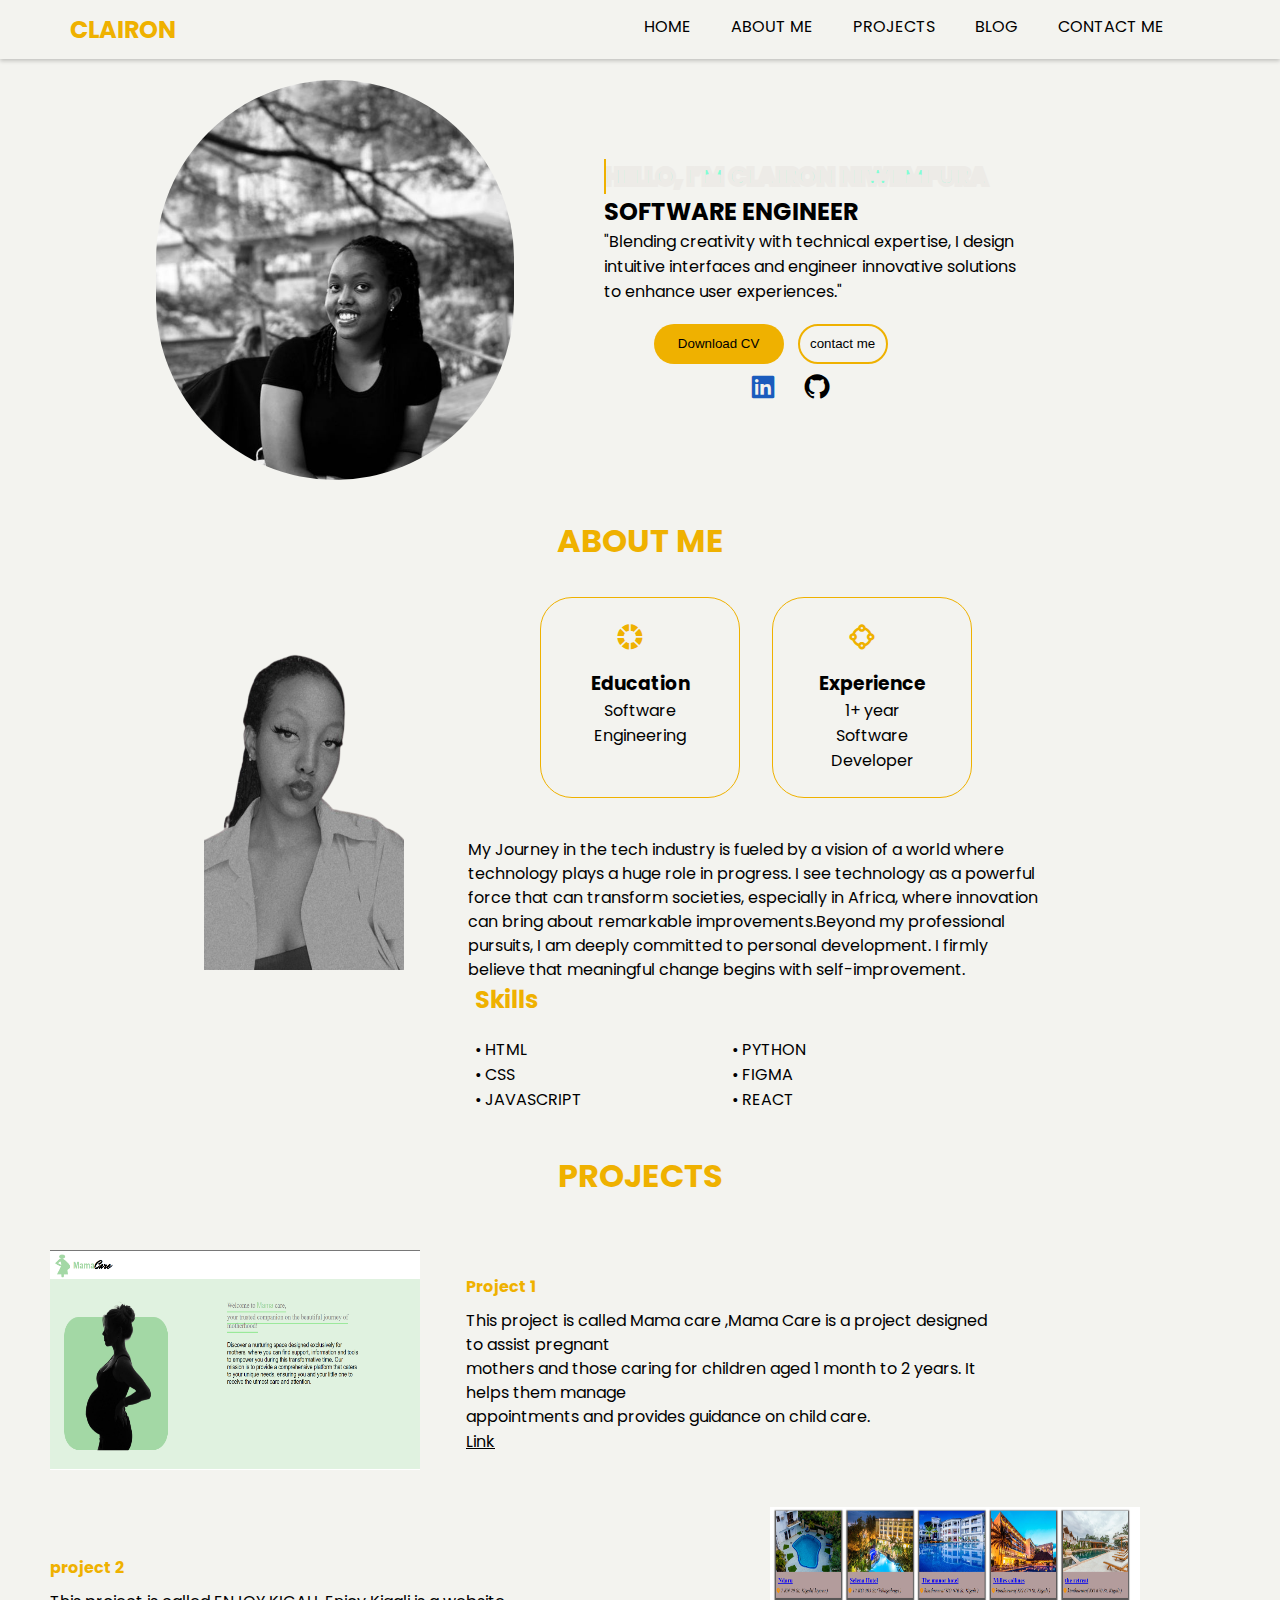
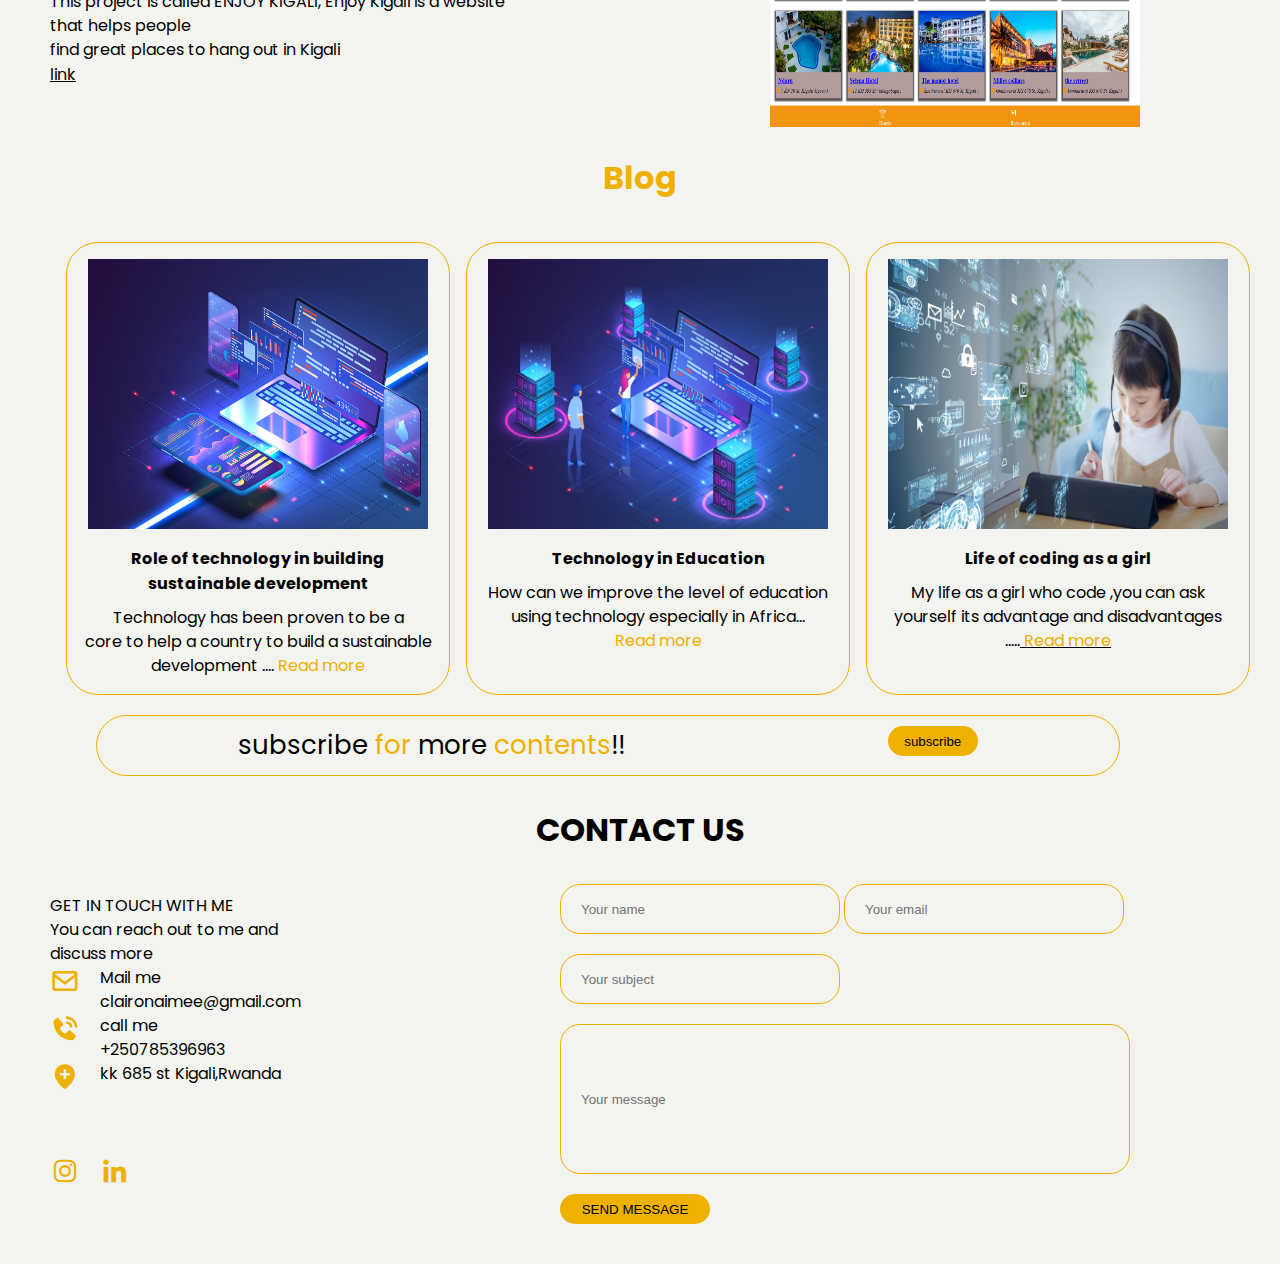
==== commit 50d36b73: "form validation and storing on local storage for contact page" ====
--- a/index.html
+++ b/index.html
@@ -202,7 +202,7 @@
                         <input type="text" placeholder="Your name" id="name" required>
                         <input type="email" placeholder="Your email" id="email" required> <br>
                         <input type="text" placeholder="Your subject" id="subject" required> <br>
-                        <textarea placeholder="Your message" id="message" required></textarea> <br>
+                        <input placeholder="Your message" id="message" required> <br>
                         <button type="submit" class="message-btn">SEND MESSAGE</button>
                     </form>
                 </div>
@@ -213,37 +213,25 @@
 
  <script>
     const contactForm = document.getElementById('contactForm');
-
     contactForm.addEventListener('submit', function(event) {
         event.preventDefault();
-
-        // Get form values
         const name = document.getElementById('name').value;
         const email = document.getElementById('email').value;
         const subject = document.getElementById('subject').value;
         const message = document.getElementById('message').value;
-
-        // Create object to store user data
-        const userData = {
+        
+        const usermessages = {
             name: name,
             email: email,
             subject: subject,
             message: message
         };
 
-        // Save user data to local storage
-        localStorage.setItem('userData', JSON.stringify(userData));
-
-        // Redirect to users page
-        // window.location.href = "./dashusers.html";
-        alert="the message is sent successfully"
+        localStorage.setItem('userData', JSON.stringify(usermessages));
+        alert("the message is sent successfully")
+        contactForm.reset();
     });
 
-    // Scroll to top functionality
-    const goUpBtn = document.getElementById('goUpBtn');
-    goUpBtn.addEventListener('click', function() {
-        window.scrollTo({ top: 0, behavior: 'smooth' });
-    });
 </script>
 </body>
 </html>
--- a/styles/index.css
+++ b/styles/index.css
@@ -43,7 +43,7 @@
     align-items: center;
     list-style: none;
     position: relative;
-    /* background-color: rgb(4, 4, 4); */
+    background-color:   rgb(243, 243, 239);
     padding: 12px 20px;
     color: black;
 }
@@ -110,7 +110,7 @@
     object-fit: cover;
 }
 .dif{
-    color: white;
+    color: black;
 }
 .btn{
     /* background-color:#EFB100 ; */
@@ -343,6 +343,14 @@
     margin-left: 50px;
     display: flex;
     justify-content: space-around;
+    border: 1px solid#EFB100;
+    padding: 10px;
+    margin-top: 20px;
+    border-radius: 2rem;
+    /* box-shadow: rgba(0, 0, 0,0.2) ; */
+    /* box-shadow: 0 2px 4px rgba(4, 4, 4 ,0.2); */
+    width: 80%;
+    margin-left: 6rem;
     
 }
 .subscribePart p{
